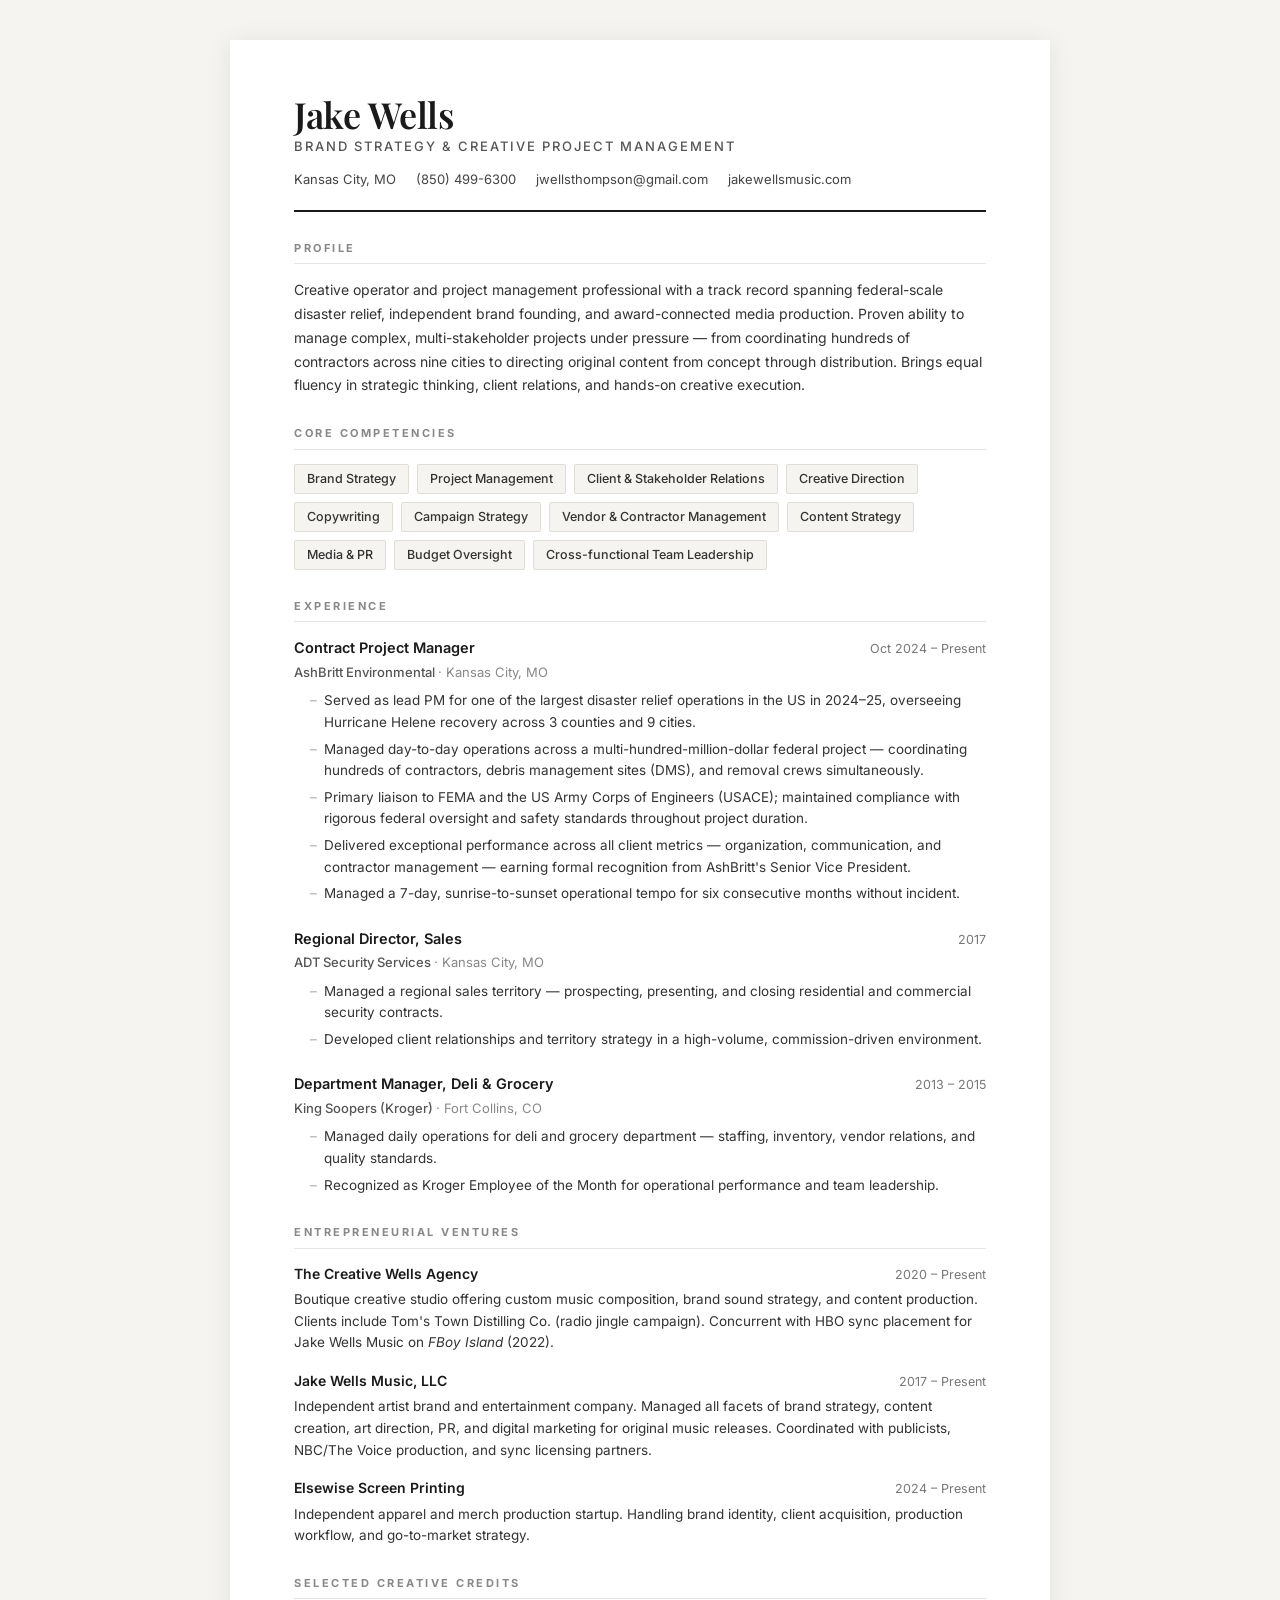
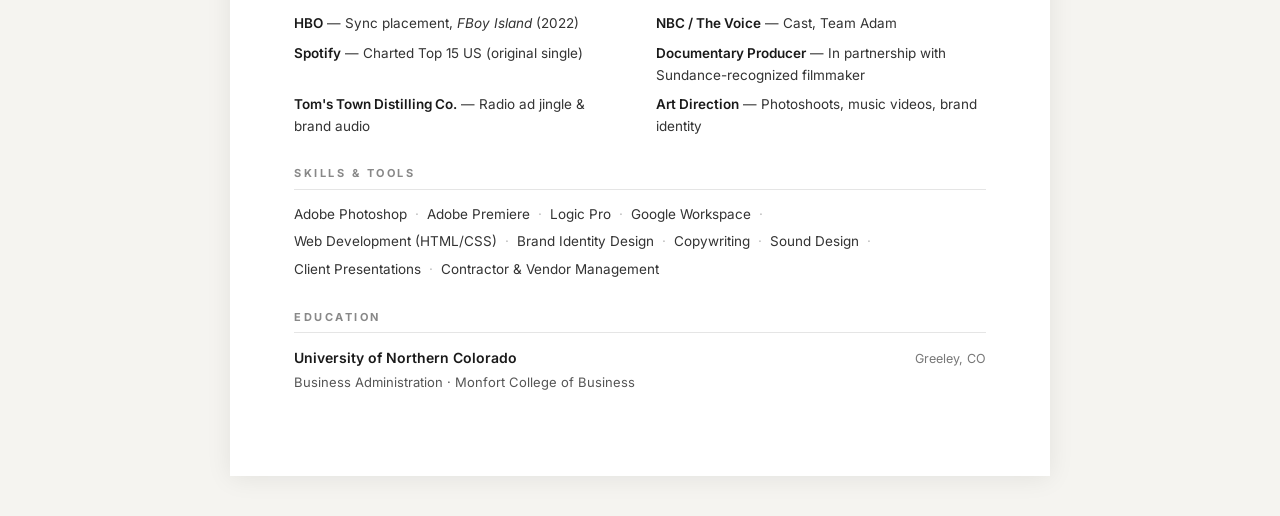
==== resume/index.html @ a3b73ec8 "Add resume page for Jake Wells marketing job applications Professional resume highlighting AshBritt " ====
<!DOCTYPE html>
<html lang="en">
<head>
  <meta charset="UTF-8">
  <meta name="viewport" content="width=device-width, initial-scale=1.0">
  <title>Jake Wells — Resume</title>
  <link rel="preconnect" href="https://fonts.googleapis.com">
  <link rel="preconnect" href="https://fonts.gstatic.com" crossorigin>
  <link href="https://fonts.googleapis.com/css2?family=Inter:wght@300;400;500;600;700&family=Playfair+Display:wght@400;600&display=swap" rel="stylesheet">
  <style>
    *, *::before, *::after { box-sizing: border-box; margin: 0; padding: 0; }

    body {
      font-family: 'Inter', sans-serif;
      font-size: 14px;
      line-height: 1.6;
      color: #1a1a1a;
      background: #f5f4f0;
      padding: 40px 20px;
    }

    .page {
      max-width: 820px;
      margin: 0 auto;
      background: #fff;
      padding: 56px 64px;
      box-shadow: 0 2px 24px rgba(0,0,0,0.08);
    }

    /* HEADER */
    .header {
      border-bottom: 2px solid #1a1a1a;
      padding-bottom: 20px;
      margin-bottom: 28px;
    }

    .header h1 {
      font-family: 'Playfair Display', serif;
      font-size: 36px;
      font-weight: 600;
      letter-spacing: -0.5px;
      line-height: 1;
      margin-bottom: 4px;
    }

    .header .title {
      font-size: 13px;
      font-weight: 500;
      text-transform: uppercase;
      letter-spacing: 2px;
      color: #555;
      margin-bottom: 12px;
    }

    .contact {
      display: flex;
      flex-wrap: wrap;
      gap: 4px 20px;
      font-size: 13px;
      color: #444;
    }

    .contact a { color: #444; text-decoration: none; }
    .contact a:hover { text-decoration: underline; }

    /* SECTIONS */
    .section {
      margin-bottom: 28px;
    }

    .section-title {
      font-size: 11px;
      font-weight: 700;
      text-transform: uppercase;
      letter-spacing: 2.5px;
      color: #888;
      margin-bottom: 14px;
      padding-bottom: 6px;
      border-bottom: 1px solid #e5e5e5;
    }

    /* PROFILE */
    .profile p {
      font-size: 14px;
      color: #333;
      line-height: 1.7;
    }

    /* COMPETENCIES */
    .competencies {
      display: flex;
      flex-wrap: wrap;
      gap: 8px;
    }

    .competency {
      background: #f5f4f0;
      border: 1px solid #e0ddd6;
      padding: 4px 12px;
      border-radius: 2px;
      font-size: 12.5px;
      font-weight: 500;
      color: #333;
    }

    /* EXPERIENCE */
    .job {
      margin-bottom: 22px;
    }

    .job:last-child { margin-bottom: 0; }

    .job-header {
      display: flex;
      justify-content: space-between;
      align-items: baseline;
      margin-bottom: 2px;
      flex-wrap: wrap;
      gap: 4px;
    }

    .job-title {
      font-weight: 600;
      font-size: 14.5px;
      color: #1a1a1a;
    }

    .job-dates {
      font-size: 12.5px;
      color: #777;
      white-space: nowrap;
    }

    .job-company {
      font-size: 13px;
      color: #555;
      font-weight: 500;
      margin-bottom: 8px;
    }

    .job-company em {
      font-style: normal;
      color: #888;
      font-weight: 400;
    }

    .job ul {
      padding-left: 16px;
      list-style: none;
    }

    .job ul li {
      position: relative;
      padding-left: 14px;
      margin-bottom: 5px;
      font-size: 13.5px;
      color: #333;
      line-height: 1.6;
    }

    .job ul li::before {
      content: '–';
      position: absolute;
      left: 0;
      color: #aaa;
    }

    /* VENTURES */
    .venture {
      margin-bottom: 16px;
    }

    .venture:last-child { margin-bottom: 0; }

    .venture-header {
      display: flex;
      justify-content: space-between;
      align-items: baseline;
      flex-wrap: wrap;
      gap: 4px;
      margin-bottom: 4px;
    }

    .venture-name {
      font-weight: 600;
      font-size: 14px;
    }

    .venture-dates {
      font-size: 12.5px;
      color: #777;
    }

    .venture p {
      font-size: 13.5px;
      color: #333;
      line-height: 1.6;
    }

    /* CREDITS */
    .credits-grid {
      display: grid;
      grid-template-columns: 1fr 1fr;
      gap: 8px 32px;
    }

    .credit-item {
      font-size: 13.5px;
      color: #333;
    }

    .credit-item strong {
      font-weight: 600;
      color: #1a1a1a;
    }

    /* SKILLS */
    .skills-row {
      display: flex;
      flex-wrap: wrap;
      gap: 6px 0;
    }

    .skills-row span {
      font-size: 13.5px;
      color: #333;
    }

    .skills-row span:not(:last-child)::after {
      content: '·';
      margin: 0 8px;
      color: #bbb;
    }

    /* EDUCATION */
    .edu-header {
      display: flex;
      justify-content: space-between;
      align-items: baseline;
      flex-wrap: wrap;
      gap: 4px;
    }

    .edu-school {
      font-weight: 600;
      font-size: 14px;
    }

    .edu-dates {
      font-size: 12.5px;
      color: #777;
    }

    .edu-detail {
      font-size: 13px;
      color: #555;
      margin-top: 2px;
    }

    /* PRINT */
    @media print {
      body { background: #fff; padding: 0; }
      .page { box-shadow: none; padding: 40px 48px; }
    }

    @media (max-width: 600px) {
      .page { padding: 32px 24px; }
      .credits-grid { grid-template-columns: 1fr; }
    }
  </style>
</head>
<body>
<div class="page">

  <!-- HEADER -->
  <header class="header">
    <h1>Jake Wells</h1>
    <div class="title">Brand Strategy &amp; Creative Project Management</div>
    <div class="contact">
      <span>Kansas City, MO</span>
      <span>(850) 499-6300</span>
      <a href="mailto:jwellsthompson@gmail.com">jwellsthompson@gmail.com</a>
      <a href="https://jakewellsmusic.com" target="_blank">jakewellsmusic.com</a>
    </div>
  </header>

  <!-- PROFILE -->
  <section class="section profile">
    <div class="section-title">Profile</div>
    <p>Creative operator and project management professional with a track record spanning federal-scale disaster relief, independent brand founding, and award-connected media production. Proven ability to manage complex, multi-stakeholder projects under pressure — from coordinating hundreds of contractors across nine cities to directing original content from concept through distribution. Brings equal fluency in strategic thinking, client relations, and hands-on creative execution.</p>
  </section>

  <!-- COMPETENCIES -->
  <section class="section">
    <div class="section-title">Core Competencies</div>
    <div class="competencies">
      <span class="competency">Brand Strategy</span>
      <span class="competency">Project Management</span>
      <span class="competency">Client &amp; Stakeholder Relations</span>
      <span class="competency">Creative Direction</span>
      <span class="competency">Copywriting</span>
      <span class="competency">Campaign Strategy</span>
      <span class="competency">Vendor &amp; Contractor Management</span>
      <span class="competency">Content Strategy</span>
      <span class="competency">Media &amp; PR</span>
      <span class="competency">Budget Oversight</span>
      <span class="competency">Cross-functional Team Leadership</span>
    </div>
  </section>

  <!-- EXPERIENCE -->
  <section class="section">
    <div class="section-title">Experience</div>

    <div class="job">
      <div class="job-header">
        <span class="job-title">Contract Project Manager</span>
        <span class="job-dates">Oct 2024 – Present</span>
      </div>
      <div class="job-company">AshBritt Environmental <em>· Kansas City, MO</em></div>
      <ul>
        <li>Served as lead PM for one of the largest disaster relief operations in the US in 2024–25, overseeing Hurricane Helene recovery across 3 counties and 9 cities.</li>
        <li>Managed day-to-day operations across a multi-hundred-million-dollar federal project — coordinating hundreds of contractors, debris management sites (DMS), and removal crews simultaneously.</li>
        <li>Primary liaison to FEMA and the US Army Corps of Engineers (USACE); maintained compliance with rigorous federal oversight and safety standards throughout project duration.</li>
        <li>Delivered exceptional performance across all client metrics — organization, communication, and contractor management — earning formal recognition from AshBritt's Senior Vice President.</li>
        <li>Managed a 7-day, sunrise-to-sunset operational tempo for six consecutive months without incident.</li>
      </ul>
    </div>

    <div class="job">
      <div class="job-header">
        <span class="job-title">Regional Director, Sales</span>
        <span class="job-dates">2017</span>
      </div>
      <div class="job-company">ADT Security Services <em>· Kansas City, MO</em></div>
      <ul>
        <li>Managed a regional sales territory — prospecting, presenting, and closing residential and commercial security contracts.</li>
        <li>Developed client relationships and territory strategy in a high-volume, commission-driven environment.</li>
      </ul>
    </div>

    <div class="job">
      <div class="job-header">
        <span class="job-title">Department Manager, Deli &amp; Grocery</span>
        <span class="job-dates">2013 – 2015</span>
      </div>
      <div class="job-company">King Soopers (Kroger) <em>· Fort Collins, CO</em></div>
      <ul>
        <li>Managed daily operations for deli and grocery department — staffing, inventory, vendor relations, and quality standards.</li>
        <li>Recognized as Kroger Employee of the Month for operational performance and team leadership.</li>
      </ul>
    </div>

  </section>

  <!-- ENTREPRENEURIAL VENTURES -->
  <section class="section">
    <div class="section-title">Entrepreneurial Ventures</div>

    <div class="venture">
      <div class="venture-header">
        <span class="venture-name">The Creative Wells Agency</span>
        <span class="venture-dates">2020 – Present</span>
      </div>
      <p>Boutique creative studio offering custom music composition, brand sound strategy, and content production. Clients include Tom's Town Distilling Co. (radio jingle campaign). Concurrent with HBO sync placement for Jake Wells Music on <em>FBoy Island</em> (2022).</p>
    </div>

    <div class="venture">
      <div class="venture-header">
        <span class="venture-name">Jake Wells Music, LLC</span>
        <span class="venture-dates">2017 – Present</span>
      </div>
      <p>Independent artist brand and entertainment company. Managed all facets of brand strategy, content creation, art direction, PR, and digital marketing for original music releases. Coordinated with publicists, NBC/The Voice production, and sync licensing partners.</p>
    </div>

    <div class="venture">
      <div class="venture-header">
        <span class="venture-name">Elsewise Screen Printing</span>
        <span class="venture-dates">2024 – Present</span>
      </div>
      <p>Independent apparel and merch production startup. Handling brand identity, client acquisition, production workflow, and go-to-market strategy.</p>
    </div>

  </section>

  <!-- CREATIVE CREDITS -->
  <section class="section">
    <div class="section-title">Selected Creative Credits</div>
    <div class="credits-grid">
      <div class="credit-item"><strong>HBO</strong> — Sync placement, <em>FBoy Island</em> (2022)</div>
      <div class="credit-item"><strong>NBC / The Voice</strong> — Cast, Team Adam</div>
      <div class="credit-item"><strong>Spotify</strong> — Charted Top 15 US (original single)</div>
      <div class="credit-item"><strong>Documentary Producer</strong> — In partnership with Sundance-recognized filmmaker</div>
      <div class="credit-item"><strong>Tom's Town Distilling Co.</strong> — Radio ad jingle &amp; brand audio</div>
      <div class="credit-item"><strong>Art Direction</strong> — Photoshoots, music videos, brand identity</div>
    </div>
  </section>

  <!-- SKILLS -->
  <section class="section">
    <div class="section-title">Skills &amp; Tools</div>
    <div class="skills-row">
      <span>Adobe Photoshop</span>
      <span>Adobe Premiere</span>
      <span>Logic Pro</span>
      <span>Google Workspace</span>
      <span>Web Development (HTML/CSS)</span>
      <span>Brand Identity Design</span>
      <span>Copywriting</span>
      <span>Sound Design</span>
      <span>Client Presentations</span>
      <span>Contractor &amp; Vendor Management</span>
    </div>
  </section>

  <!-- EDUCATION -->
  <section class="section">
    <div class="section-title">Education</div>
    <div class="edu-header">
      <span class="edu-school">University of Northern Colorado</span>
      <span class="edu-dates">Greeley, CO</span>
    </div>
    <div class="edu-detail">Business Administration · Monfort College of Business</div>
  </section>

</div>
</body>
</html>
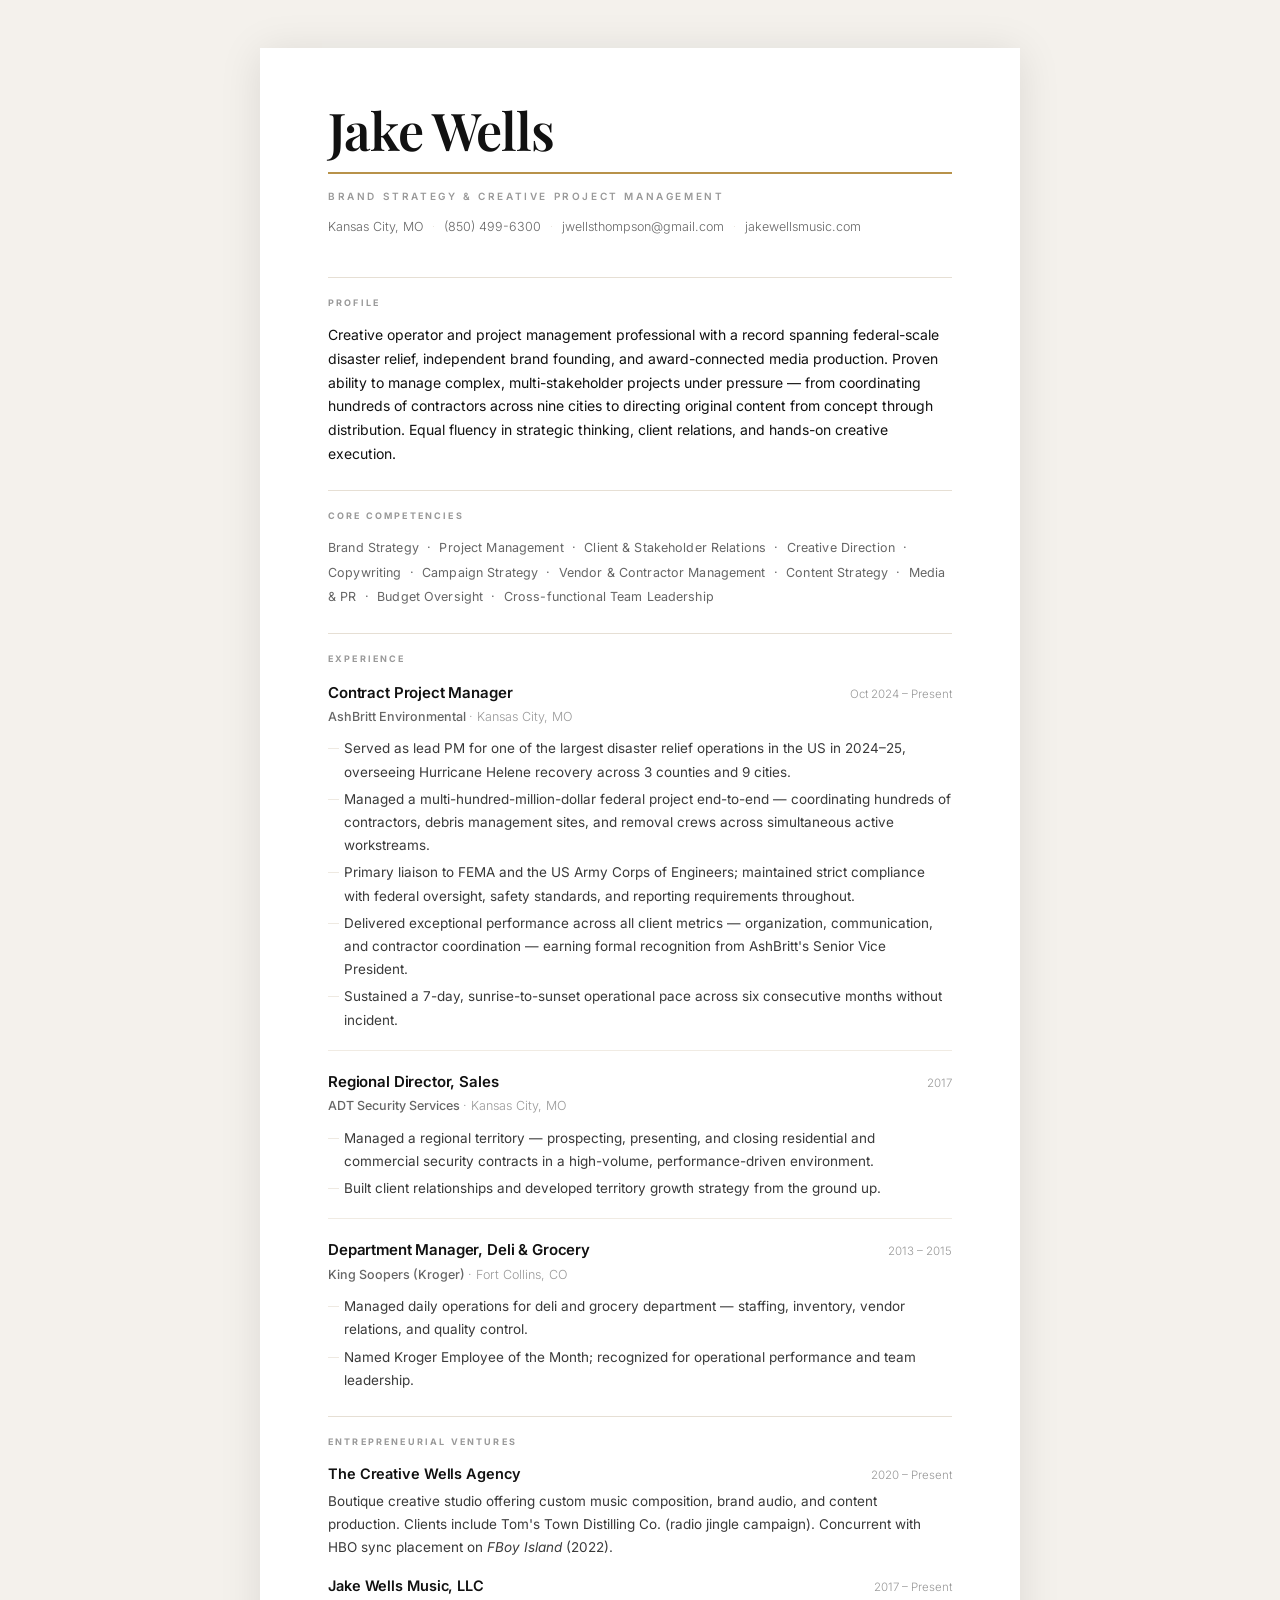
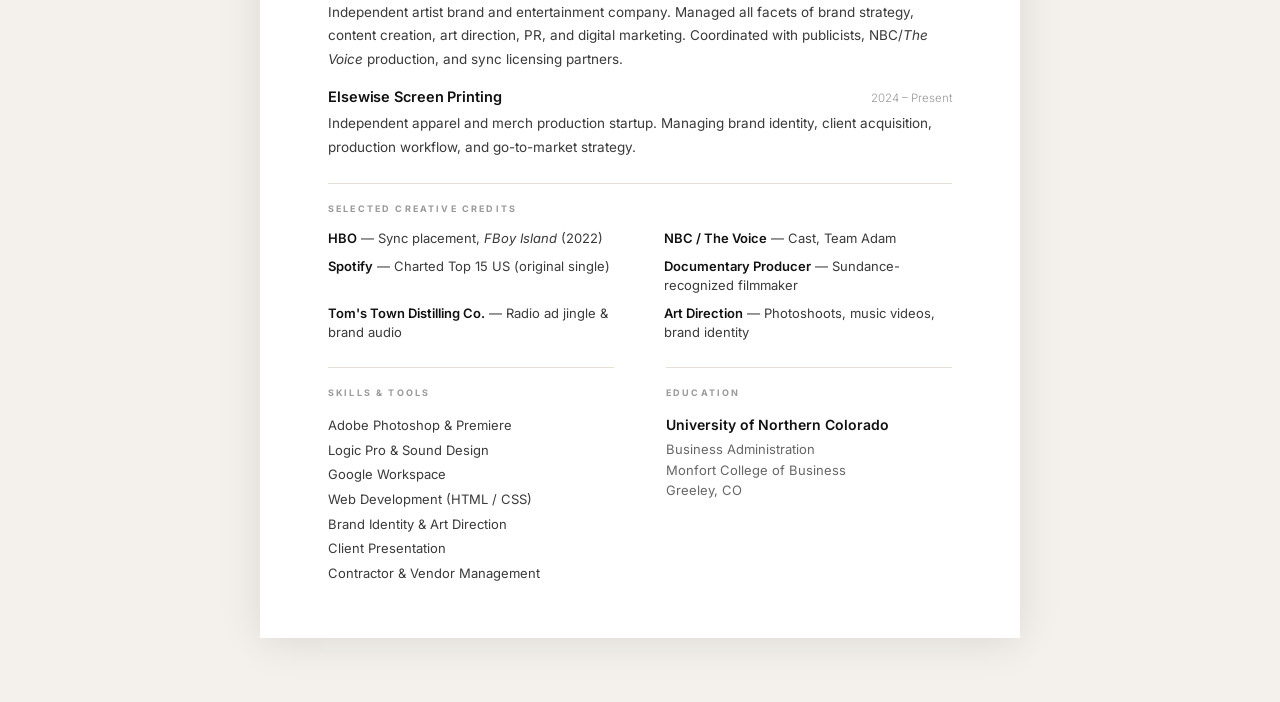
==== commit 2fb46c36: "Redesign resume with editorial typography system Complete visual overhaul: Playfair Display name anc" ====
--- a/resume/index.html
+++ b/resume/index.html
@@ -6,422 +6,465 @@
   <title>Jake Wells — Resume</title>
   <link rel="preconnect" href="https://fonts.googleapis.com">
   <link rel="preconnect" href="https://fonts.gstatic.com" crossorigin>
-  <link href="https://fonts.googleapis.com/css2?family=Inter:wght@300;400;500;600;700&family=Playfair+Display:wght@400;600&display=swap" rel="stylesheet">
+  <link href="https://fonts.googleapis.com/css2?family=Inter:wght@300;400;500;600&family=Playfair+Display:ital,wght@0,400;0,600;1,400&display=swap" rel="stylesheet">
   <style>
+
+    /* ─── Reset ─────────────────────────────────────────── */
     *, *::before, *::after { box-sizing: border-box; margin: 0; padding: 0; }
 
+    /* ─── Tokens ─────────────────────────────────────────── */
+    :root {
+      --ink:        #111111;
+      --ink-2:      #3a3a3a;
+      --ink-3:      #666666;
+      --ink-4:      #999999;
+      --rule:       #e6dfd4;
+      --rule-light: #f0ebe3;
+      --accent:     #b8924a;
+      --bg:         #ffffff;
+      --page-bg:    #f4f1ec;
+    }
+
+    /* ─── Base ───────────────────────────────────────────── */
+    html { font-size: 14px; }
+
     body {
-      font-family: 'Inter', sans-serif;
-      font-size: 14px;
-      line-height: 1.6;
-      color: #1a1a1a;
-      background: #f5f4f0;
-      padding: 40px 20px;
-    }
-
+      font-family: 'Inter', -apple-system, BlinkMacSystemFont, sans-serif;
+      line-height: 1.7;
+      color: var(--ink);
+      background: var(--page-bg);
+      padding: 48px 20px 64px;
+      -webkit-font-smoothing: antialiased;
+      -moz-osx-font-smoothing: grayscale;
+    }
+
+    /* ─── Page shell ─────────────────────────────────────── */
     .page {
-      max-width: 820px;
+      max-width: 760px;
       margin: 0 auto;
-      background: #fff;
-      padding: 56px 64px;
-      box-shadow: 0 2px 24px rgba(0,0,0,0.08);
-    }
-
-    /* HEADER */
+      background: var(--bg);
+      padding: 56px 68px 52px;
+      box-shadow: 0 4px 40px rgba(0,0,0,0.10);
+    }
+
+    /* ─── Header ─────────────────────────────────────────── */
     .header {
-      border-bottom: 2px solid #1a1a1a;
-      padding-bottom: 20px;
-      margin-bottom: 28px;
-    }
-
-    .header h1 {
-      font-family: 'Playfair Display', serif;
-      font-size: 36px;
-      font-weight: 600;
-      letter-spacing: -0.5px;
+      margin-bottom: 40px;
+    }
+
+    .name {
+      font-family: 'Playfair Display', Georgia, serif;
+      font-size: 52px;
+      font-weight: 600;
+      letter-spacing: -1px;
       line-height: 1;
-      margin-bottom: 4px;
-    }
-
-    .header .title {
-      font-size: 13px;
-      font-weight: 500;
+      color: var(--ink);
+      margin-bottom: 16px;
+    }
+
+    /* The one accent element on the entire page */
+    .name-rule {
+      height: 1.5px;
+      background: var(--accent);
+      margin-bottom: 14px;
+      width: 100%;
+    }
+
+    .tagline {
+      font-size: 10px;
+      font-weight: 600;
       text-transform: uppercase;
-      letter-spacing: 2px;
-      color: #555;
-      margin-bottom: 12px;
+      letter-spacing: 0.26em;
+      color: var(--ink-4);
+      margin-bottom: 11px;
     }
 
     .contact {
+      font-size: 12.5px;
+      font-weight: 300;
+      color: var(--ink-3);
       display: flex;
       flex-wrap: wrap;
-      gap: 4px 20px;
-      font-size: 13px;
-      color: #444;
-    }
-
-    .contact a { color: #444; text-decoration: none; }
-    .contact a:hover { text-decoration: underline; }
-
-    /* SECTIONS */
+      align-items: center;
+      gap: 0;
+    }
+
+    .contact a {
+      color: var(--ink-3);
+      text-decoration: none;
+    }
+
+    .contact a:hover { color: var(--ink); }
+
+    .dot {
+      display: inline-block;
+      margin: 0 9px;
+      font-size: 10px;
+      color: var(--rule);
+      line-height: 1;
+    }
+
+    /* ─── Section scaffold ───────────────────────────────── */
     .section {
-      margin-bottom: 28px;
-    }
-
-    .section-title {
-      font-size: 11px;
+      margin-bottom: 0;
+    }
+
+    .label {
+      font-size: 9px;
       font-weight: 700;
       text-transform: uppercase;
-      letter-spacing: 2.5px;
-      color: #888;
-      margin-bottom: 14px;
-      padding-bottom: 6px;
-      border-bottom: 1px solid #e5e5e5;
-    }
-
-    /* PROFILE */
+      letter-spacing: 0.24em;
+      color: var(--ink-4);
+      border-top: 1px solid var(--rule);
+      padding-top: 17px;
+      margin-top: 24px;
+      margin-bottom: 13px;
+    }
+
+    /* ─── Profile ────────────────────────────────────────── */
     .profile p {
-      font-size: 14px;
-      color: #333;
-      line-height: 1.7;
-    }
-
-    /* COMPETENCIES */
+      font-size: 13.5px;
+      font-weight: 400;
+      line-height: 1.78;
+      color: var(--ink-2);
+    }
+
+    /* ─── Competencies ───────────────────────────────────── */
     .competencies {
-      display: flex;
-      flex-wrap: wrap;
-      gap: 8px;
-    }
-
-    .competency {
-      background: #f5f4f0;
-      border: 1px solid #e0ddd6;
-      padding: 4px 12px;
-      border-radius: 2px;
       font-size: 12.5px;
-      font-weight: 500;
-      color: #333;
-    }
-
-    /* EXPERIENCE */
+      font-weight: 400;
+      color: var(--ink-3);
+      line-height: 1.95;
+      letter-spacing: 0.01em;
+    }
+
+    /* ─── Experience ─────────────────────────────────────── */
     .job {
-      margin-bottom: 22px;
-    }
-
-    .job:last-child { margin-bottom: 0; }
-
-    .job-header {
+      padding-bottom: 18px;
+      margin-bottom: 18px;
+      border-bottom: 1px solid var(--rule-light);
+    }
+
+    .job:last-child {
+      border-bottom: none;
+      padding-bottom: 0;
+      margin-bottom: 0;
+    }
+
+    .job-top {
       display: flex;
       justify-content: space-between;
       align-items: baseline;
-      margin-bottom: 2px;
-      flex-wrap: wrap;
-      gap: 4px;
+      gap: 16px;
+      margin-bottom: 1px;
     }
 
     .job-title {
-      font-weight: 600;
-      font-size: 14.5px;
-      color: #1a1a1a;
-    }
-
-    .job-dates {
+      font-size: 15px;
+      font-weight: 600;
+      color: var(--ink);
+      letter-spacing: -0.15px;
+    }
+
+    .job-date {
+      font-size: 11.5px;
+      font-weight: 300;
+      color: var(--ink-4);
+      white-space: nowrap;
+      flex-shrink: 0;
+    }
+
+    .job-company {
       font-size: 12.5px;
-      color: #777;
-      white-space: nowrap;
-    }
-
-    .job-company {
-      font-size: 13px;
-      color: #555;
       font-weight: 500;
-      margin-bottom: 8px;
-    }
-
-    .job-company em {
-      font-style: normal;
-      color: #888;
-      font-weight: 400;
+      color: var(--ink-3);
+      margin-bottom: 10px;
+    }
+
+    .job-company .loc {
+      font-weight: 300;
+      color: var(--ink-4);
     }
 
     .job ul {
+      list-style: none;
+      padding: 0;
+    }
+
+    .job li {
+      font-size: 13.5px;
+      font-weight: 400;
+      color: var(--ink-2);
+      line-height: 1.72;
       padding-left: 16px;
-      list-style: none;
-    }
-
-    .job ul li {
       position: relative;
-      padding-left: 14px;
-      margin-bottom: 5px;
-      font-size: 13.5px;
-      color: #333;
-      line-height: 1.6;
-    }
-
-    .job ul li::before {
-      content: '–';
+      margin-bottom: 4px;
+    }
+
+    .job li:last-child { margin-bottom: 0; }
+
+    .job li::before {
+      content: '—';
       position: absolute;
       left: 0;
-      color: #aaa;
-    }
-
-    /* VENTURES */
+      font-size: 11px;
+      line-height: 2;
+      color: var(--rule);
+      font-weight: 300;
+    }
+
+    /* ─── Ventures ───────────────────────────────────────── */
     .venture {
-      margin-bottom: 16px;
+      margin-bottom: 14px;
     }
 
     .venture:last-child { margin-bottom: 0; }
 
-    .venture-header {
+    .venture-top {
       display: flex;
       justify-content: space-between;
       align-items: baseline;
-      flex-wrap: wrap;
-      gap: 4px;
-      margin-bottom: 4px;
+      gap: 16px;
+      margin-bottom: 3px;
     }
 
     .venture-name {
-      font-weight: 600;
-      font-size: 14px;
-    }
-
-    .venture-dates {
-      font-size: 12.5px;
-      color: #777;
+      font-size: 14.5px;
+      font-weight: 600;
+      color: var(--ink);
+      letter-spacing: -0.1px;
+    }
+
+    .venture-date {
+      font-size: 11.5px;
+      font-weight: 300;
+      color: var(--ink-4);
+      white-space: nowrap;
+      flex-shrink: 0;
     }
 
     .venture p {
       font-size: 13.5px;
-      color: #333;
-      line-height: 1.6;
-    }
-
-    /* CREDITS */
-    .credits-grid {
+      font-weight: 400;
+      color: var(--ink-2);
+      line-height: 1.72;
+    }
+
+    /* ─── Creative credits ───────────────────────────────── */
+    .credits {
       display: grid;
       grid-template-columns: 1fr 1fr;
-      gap: 8px 32px;
-    }
-
-    .credit-item {
-      font-size: 13.5px;
-      color: #333;
-    }
-
-    .credit-item strong {
-      font-weight: 600;
-      color: #1a1a1a;
-    }
-
-    /* SKILLS */
-    .skills-row {
-      display: flex;
-      flex-wrap: wrap;
-      gap: 6px 0;
-    }
-
-    .skills-row span {
-      font-size: 13.5px;
-      color: #333;
-    }
-
-    .skills-row span:not(:last-child)::after {
-      content: '·';
-      margin: 0 8px;
-      color: #bbb;
-    }
-
-    /* EDUCATION */
-    .edu-header {
-      display: flex;
-      justify-content: space-between;
-      align-items: baseline;
-      flex-wrap: wrap;
-      gap: 4px;
+      gap: 8px 48px;
+    }
+
+    .credit {
+      font-size: 13px;
+      color: var(--ink-2);
+      line-height: 1.5;
+    }
+
+    .credit strong {
+      font-weight: 600;
+      color: var(--ink);
+    }
+
+    /* ─── Bottom two-col ─────────────────────────────────── */
+    .two-col {
+      display: grid;
+      grid-template-columns: 1fr 1fr;
+      gap: 0 52px;
+    }
+
+    .skills-list {
+      font-size: 13px;
+      font-weight: 400;
+      color: var(--ink-2);
+      line-height: 1.9;
     }
 
     .edu-school {
-      font-weight: 600;
       font-size: 14px;
-    }
-
-    .edu-dates {
-      font-size: 12.5px;
-      color: #777;
+      font-weight: 600;
+      color: var(--ink);
+      margin-bottom: 2px;
     }
 
     .edu-detail {
       font-size: 13px;
-      color: #555;
-      margin-top: 2px;
-    }
-
-    /* PRINT */
+      font-weight: 400;
+      color: var(--ink-3);
+      line-height: 1.6;
+    }
+
+    /* ─── Print / PDF ────────────────────────────────────── */
     @media print {
-      body { background: #fff; padding: 0; }
-      .page { box-shadow: none; padding: 40px 48px; }
-    }
-
-    @media (max-width: 600px) {
-      .page { padding: 32px 24px; }
-      .credits-grid { grid-template-columns: 1fr; }
-    }
+      body  { background: #fff; padding: 0; }
+      .page { box-shadow: none; padding: 48px 52px; max-width: 100%; }
+    }
+
+    .section, .job, .venture, .credits { break-inside: avoid; page-break-inside: avoid; }
+    .label { break-after: avoid; page-break-after: avoid; }
+
+    /* ─── Mobile ─────────────────────────────────────────── */
+    @media (max-width: 620px) {
+      .page   { padding: 36px 28px; }
+      .name   { font-size: 38px; }
+      .two-col, .credits { grid-template-columns: 1fr; }
+    }
+
   </style>
 </head>
 <body>
 <div class="page">
 
-  <!-- HEADER -->
+  <!-- ── HEADER ─────────────────────────────────────────── -->
   <header class="header">
-    <h1>Jake Wells</h1>
-    <div class="title">Brand Strategy &amp; Creative Project Management</div>
+    <h1 class="name">Jake Wells</h1>
+    <div class="name-rule"></div>
+    <p class="tagline">Brand Strategy &amp; Creative Project Management</p>
     <div class="contact">
       <span>Kansas City, MO</span>
+      <span class="dot">·</span>
       <span>(850) 499-6300</span>
+      <span class="dot">·</span>
       <a href="mailto:jwellsthompson@gmail.com">jwellsthompson@gmail.com</a>
+      <span class="dot">·</span>
       <a href="https://jakewellsmusic.com" target="_blank">jakewellsmusic.com</a>
     </div>
   </header>
 
-  <!-- PROFILE -->
-  <section class="section profile">
-    <div class="section-title">Profile</div>
-    <p>Creative operator and project management professional with a track record spanning federal-scale disaster relief, independent brand founding, and award-connected media production. Proven ability to manage complex, multi-stakeholder projects under pressure — from coordinating hundreds of contractors across nine cities to directing original content from concept through distribution. Brings equal fluency in strategic thinking, client relations, and hands-on creative execution.</p>
+  <!-- ── PROFILE ────────────────────────────────────────── -->
+  <section class="section">
+    <div class="label">Profile</div>
+    <p>Creative operator and project management professional with a record spanning federal-scale disaster relief, independent brand founding, and award-connected media production. Proven ability to manage complex, multi-stakeholder projects under pressure — from coordinating hundreds of contractors across nine cities to directing original content from concept through distribution. Equal fluency in strategic thinking, client relations, and hands-on creative execution.</p>
   </section>
 
-  <!-- COMPETENCIES -->
+  <!-- ── COMPETENCIES ───────────────────────────────────── -->
   <section class="section">
-    <div class="section-title">Core Competencies</div>
+    <div class="label">Core Competencies</div>
     <div class="competencies">
-      <span class="competency">Brand Strategy</span>
-      <span class="competency">Project Management</span>
-      <span class="competency">Client &amp; Stakeholder Relations</span>
-      <span class="competency">Creative Direction</span>
-      <span class="competency">Copywriting</span>
-      <span class="competency">Campaign Strategy</span>
-      <span class="competency">Vendor &amp; Contractor Management</span>
-      <span class="competency">Content Strategy</span>
-      <span class="competency">Media &amp; PR</span>
-      <span class="competency">Budget Oversight</span>
-      <span class="competency">Cross-functional Team Leadership</span>
+      Brand Strategy &nbsp;·&nbsp; Project Management &nbsp;·&nbsp; Client &amp; Stakeholder Relations &nbsp;·&nbsp;
+      Creative Direction &nbsp;·&nbsp; Copywriting &nbsp;·&nbsp; Campaign Strategy &nbsp;·&nbsp;
+      Vendor &amp; Contractor Management &nbsp;·&nbsp; Content Strategy &nbsp;·&nbsp;
+      Media &amp; PR &nbsp;·&nbsp; Budget Oversight &nbsp;·&nbsp; Cross-functional Team Leadership
     </div>
   </section>
 
-  <!-- EXPERIENCE -->
+  <!-- ── EXPERIENCE ─────────────────────────────────────── -->
   <section class="section">
-    <div class="section-title">Experience</div>
+    <div class="label">Experience</div>
 
     <div class="job">
-      <div class="job-header">
+      <div class="job-top">
         <span class="job-title">Contract Project Manager</span>
-        <span class="job-dates">Oct 2024 – Present</span>
-      </div>
-      <div class="job-company">AshBritt Environmental <em>· Kansas City, MO</em></div>
+        <span class="job-date">Oct 2024 – Present</span>
+      </div>
+      <div class="job-company">AshBritt Environmental <span class="loc">· Kansas City, MO</span></div>
       <ul>
         <li>Served as lead PM for one of the largest disaster relief operations in the US in 2024–25, overseeing Hurricane Helene recovery across 3 counties and 9 cities.</li>
-        <li>Managed day-to-day operations across a multi-hundred-million-dollar federal project — coordinating hundreds of contractors, debris management sites (DMS), and removal crews simultaneously.</li>
-        <li>Primary liaison to FEMA and the US Army Corps of Engineers (USACE); maintained compliance with rigorous federal oversight and safety standards throughout project duration.</li>
-        <li>Delivered exceptional performance across all client metrics — organization, communication, and contractor management — earning formal recognition from AshBritt's Senior Vice President.</li>
-        <li>Managed a 7-day, sunrise-to-sunset operational tempo for six consecutive months without incident.</li>
+        <li>Managed a multi-hundred-million-dollar federal project end-to-end — coordinating hundreds of contractors, debris management sites, and removal crews across simultaneous active workstreams.</li>
+        <li>Primary liaison to FEMA and the US Army Corps of Engineers; maintained strict compliance with federal oversight, safety standards, and reporting requirements throughout.</li>
+        <li>Delivered exceptional performance across all client metrics — organization, communication, and contractor coordination — earning formal recognition from AshBritt's Senior Vice President.</li>
+        <li>Sustained a 7-day, sunrise-to-sunset operational pace across six consecutive months without incident.</li>
       </ul>
     </div>
 
     <div class="job">
-      <div class="job-header">
+      <div class="job-top">
         <span class="job-title">Regional Director, Sales</span>
-        <span class="job-dates">2017</span>
-      </div>
-      <div class="job-company">ADT Security Services <em>· Kansas City, MO</em></div>
+        <span class="job-date">2017</span>
+      </div>
+      <div class="job-company">ADT Security Services <span class="loc">· Kansas City, MO</span></div>
       <ul>
-        <li>Managed a regional sales territory — prospecting, presenting, and closing residential and commercial security contracts.</li>
-        <li>Developed client relationships and territory strategy in a high-volume, commission-driven environment.</li>
+        <li>Managed a regional territory — prospecting, presenting, and closing residential and commercial security contracts in a high-volume, performance-driven environment.</li>
+        <li>Built client relationships and developed territory growth strategy from the ground up.</li>
       </ul>
     </div>
 
     <div class="job">
-      <div class="job-header">
+      <div class="job-top">
         <span class="job-title">Department Manager, Deli &amp; Grocery</span>
-        <span class="job-dates">2013 – 2015</span>
-      </div>
-      <div class="job-company">King Soopers (Kroger) <em>· Fort Collins, CO</em></div>
+        <span class="job-date">2013 – 2015</span>
+      </div>
+      <div class="job-company">King Soopers (Kroger) <span class="loc">· Fort Collins, CO</span></div>
       <ul>
-        <li>Managed daily operations for deli and grocery department — staffing, inventory, vendor relations, and quality standards.</li>
-        <li>Recognized as Kroger Employee of the Month for operational performance and team leadership.</li>
+        <li>Managed daily operations for deli and grocery department — staffing, inventory, vendor relations, and quality control.</li>
+        <li>Named Kroger Employee of the Month; recognized for operational performance and team leadership.</li>
       </ul>
     </div>
 
   </section>
 
-  <!-- ENTREPRENEURIAL VENTURES -->
+  <!-- ── VENTURES ───────────────────────────────────────── -->
   <section class="section">
-    <div class="section-title">Entrepreneurial Ventures</div>
+    <div class="label">Entrepreneurial Ventures</div>
 
     <div class="venture">
-      <div class="venture-header">
+      <div class="venture-top">
         <span class="venture-name">The Creative Wells Agency</span>
-        <span class="venture-dates">2020 – Present</span>
-      </div>
-      <p>Boutique creative studio offering custom music composition, brand sound strategy, and content production. Clients include Tom's Town Distilling Co. (radio jingle campaign). Concurrent with HBO sync placement for Jake Wells Music on <em>FBoy Island</em> (2022).</p>
+        <span class="venture-date">2020 – Present</span>
+      </div>
+      <p>Boutique creative studio offering custom music composition, brand audio, and content production. Clients include Tom's Town Distilling Co. (radio jingle campaign). Concurrent with HBO sync placement on <em>FBoy Island</em> (2022).</p>
     </div>
 
     <div class="venture">
-      <div class="venture-header">
+      <div class="venture-top">
         <span class="venture-name">Jake Wells Music, LLC</span>
-        <span class="venture-dates">2017 – Present</span>
-      </div>
-      <p>Independent artist brand and entertainment company. Managed all facets of brand strategy, content creation, art direction, PR, and digital marketing for original music releases. Coordinated with publicists, NBC/The Voice production, and sync licensing partners.</p>
+        <span class="venture-date">2017 – Present</span>
+      </div>
+      <p>Independent artist brand and entertainment company. Managed all facets of brand strategy, content creation, art direction, PR, and digital marketing. Coordinated with publicists, NBC/<em>The Voice</em> production, and sync licensing partners.</p>
     </div>
 
     <div class="venture">
-      <div class="venture-header">
+      <div class="venture-top">
         <span class="venture-name">Elsewise Screen Printing</span>
-        <span class="venture-dates">2024 – Present</span>
-      </div>
-      <p>Independent apparel and merch production startup. Handling brand identity, client acquisition, production workflow, and go-to-market strategy.</p>
+        <span class="venture-date">2024 – Present</span>
+      </div>
+      <p>Independent apparel and merch production startup. Managing brand identity, client acquisition, production workflow, and go-to-market strategy.</p>
     </div>
 
   </section>
 
-  <!-- CREATIVE CREDITS -->
+  <!-- ── CREATIVE CREDITS ───────────────────────────────── -->
   <section class="section">
-    <div class="section-title">Selected Creative Credits</div>
-    <div class="credits-grid">
-      <div class="credit-item"><strong>HBO</strong> — Sync placement, <em>FBoy Island</em> (2022)</div>
-      <div class="credit-item"><strong>NBC / The Voice</strong> — Cast, Team Adam</div>
-      <div class="credit-item"><strong>Spotify</strong> — Charted Top 15 US (original single)</div>
-      <div class="credit-item"><strong>Documentary Producer</strong> — In partnership with Sundance-recognized filmmaker</div>
-      <div class="credit-item"><strong>Tom's Town Distilling Co.</strong> — Radio ad jingle &amp; brand audio</div>
-      <div class="credit-item"><strong>Art Direction</strong> — Photoshoots, music videos, brand identity</div>
+    <div class="label">Selected Creative Credits</div>
+    <div class="credits">
+      <div class="credit"><strong>HBO</strong> — Sync placement, <em>FBoy Island</em> (2022)</div>
+      <div class="credit"><strong>NBC / The Voice</strong> — Cast, Team Adam</div>
+      <div class="credit"><strong>Spotify</strong> — Charted Top 15 US (original single)</div>
+      <div class="credit"><strong>Documentary Producer</strong> — Sundance-recognized filmmaker</div>
+      <div class="credit"><strong>Tom's Town Distilling Co.</strong> — Radio ad jingle &amp; brand audio</div>
+      <div class="credit"><strong>Art Direction</strong> — Photoshoots, music videos, brand identity</div>
     </div>
   </section>
 
-  <!-- SKILLS -->
-  <section class="section">
-    <div class="section-title">Skills &amp; Tools</div>
-    <div class="skills-row">
-      <span>Adobe Photoshop</span>
-      <span>Adobe Premiere</span>
-      <span>Logic Pro</span>
-      <span>Google Workspace</span>
-      <span>Web Development (HTML/CSS)</span>
-      <span>Brand Identity Design</span>
-      <span>Copywriting</span>
-      <span>Sound Design</span>
-      <span>Client Presentations</span>
-      <span>Contractor &amp; Vendor Management</span>
-    </div>
-  </section>
-
-  <!-- EDUCATION -->
-  <section class="section">
-    <div class="section-title">Education</div>
-    <div class="edu-header">
-      <span class="edu-school">University of Northern Colorado</span>
-      <span class="edu-dates">Greeley, CO</span>
-    </div>
-    <div class="edu-detail">Business Administration · Monfort College of Business</div>
-  </section>
+  <!-- ── SKILLS + EDUCATION ─────────────────────────────── -->
+  <div class="two-col">
+
+    <section class="section">
+      <div class="label">Skills &amp; Tools</div>
+      <div class="skills-list">
+        Adobe Photoshop &amp; Premiere<br>
+        Logic Pro &amp; Sound Design<br>
+        Google Workspace<br>
+        Web Development (HTML / CSS)<br>
+        Brand Identity &amp; Art Direction<br>
+        Client Presentation<br>
+        Contractor &amp; Vendor Management
+      </div>
+    </section>
+
+    <section class="section">
+      <div class="label">Education</div>
+      <div class="edu-school">University of Northern Colorado</div>
+      <div class="edu-detail">
+        Business Administration<br>
+        Monfort College of Business<br>
+        Greeley, CO
+      </div>
+    </section>
+
+  </div>
 
 </div>
 </body>
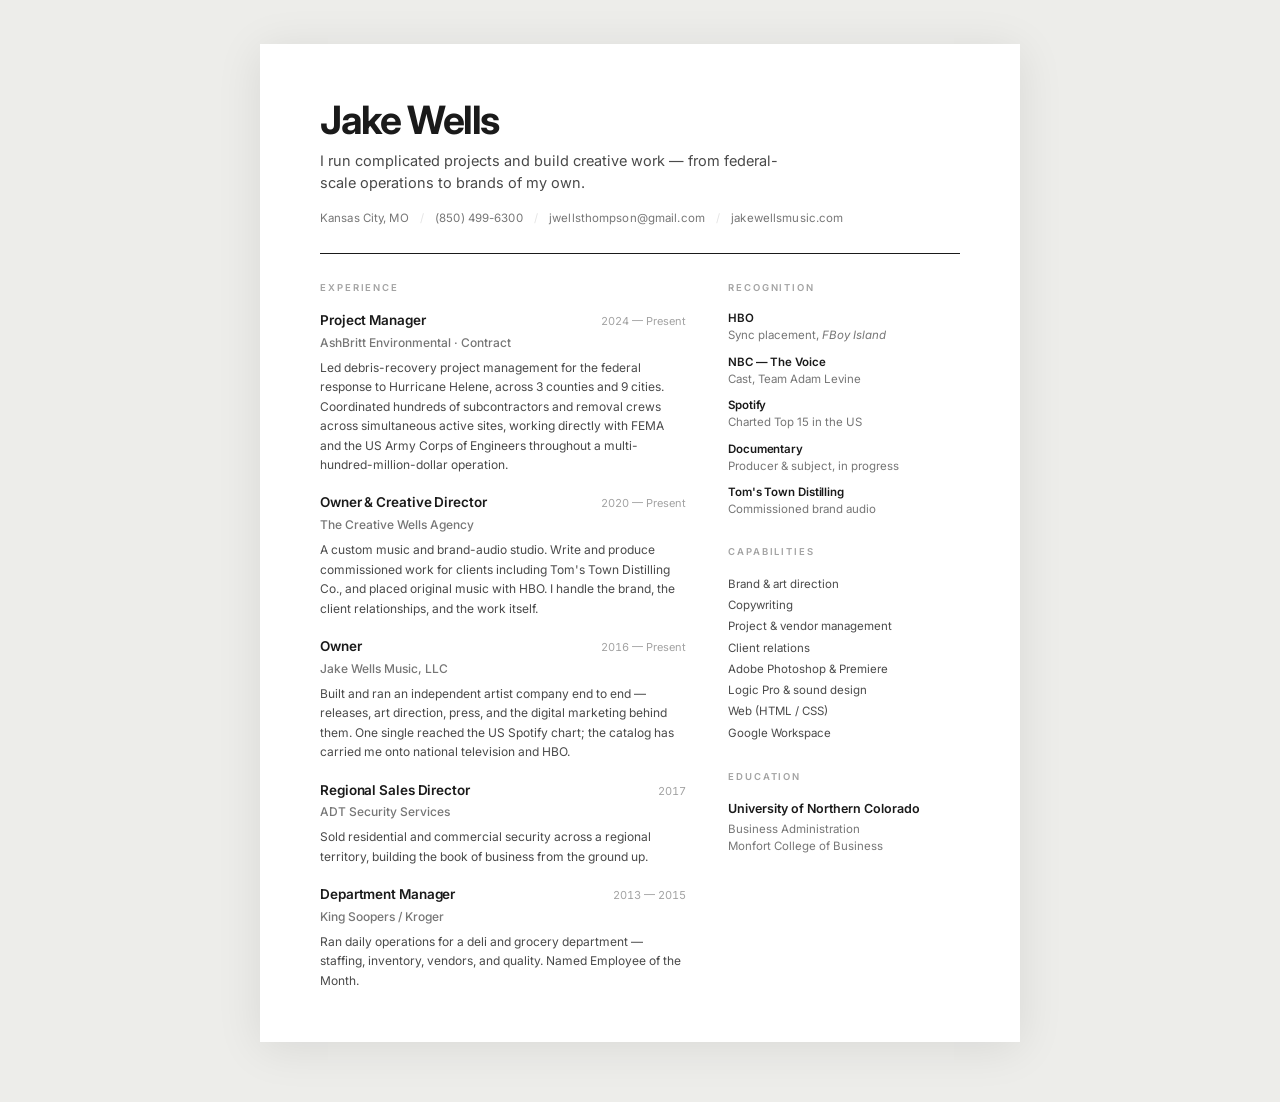
==== commit f2a0f528: "Rebuild resume: single page, grounded voice, monochrome system Strip corporate profile and over-clai" ====
--- a/resume/index.html
+++ b/resume/index.html
@@ -6,310 +6,185 @@
   <title>Jake Wells — Resume</title>
   <link rel="preconnect" href="https://fonts.googleapis.com">
   <link rel="preconnect" href="https://fonts.gstatic.com" crossorigin>
-  <link href="https://fonts.googleapis.com/css2?family=Inter:wght@300;400;500;600&family=Playfair+Display:ital,wght@0,400;0,600;1,400&display=swap" rel="stylesheet">
+  <link href="https://fonts.googleapis.com/css2?family=Inter:wght@300;400;500;600;700&display=swap" rel="stylesheet">
   <style>
 
-    /* ─── Reset ─────────────────────────────────────────── */
+    /* ── reset ── */
     *, *::before, *::after { box-sizing: border-box; margin: 0; padding: 0; }
 
-    /* ─── Tokens ─────────────────────────────────────────── */
     :root {
-      --ink:        #111111;
-      --ink-2:      #3a3a3a;
-      --ink-3:      #666666;
-      --ink-4:      #999999;
-      --rule:       #e6dfd4;
-      --rule-light: #f0ebe3;
-      --accent:     #b8924a;
-      --bg:         #ffffff;
-      --page-bg:    #f4f1ec;
-    }
-
-    /* ─── Base ───────────────────────────────────────────── */
-    html { font-size: 14px; }
+      --ink:   #1a1a1a;   /* primary text     */
+      --ink-2: #4a4a4a;   /* body             */
+      --ink-3: #767676;   /* meta / secondary */
+      --ink-4: #a3a3a3;   /* faint labels     */
+      --rule:  #e4e4e4;   /* hairlines        */
+      --bg:    #ffffff;
+      --shell: #ededea;
+    }
+
+    html { font-size: 15px; }
 
     body {
       font-family: 'Inter', -apple-system, BlinkMacSystemFont, sans-serif;
-      line-height: 1.7;
-      color: var(--ink);
-      background: var(--page-bg);
-      padding: 48px 20px 64px;
+      color: var(--ink-2);
+      background: var(--shell);
+      line-height: 1.6;
+      padding: 44px 18px 60px;
       -webkit-font-smoothing: antialiased;
       -moz-osx-font-smoothing: grayscale;
     }
 
-    /* ─── Page shell ─────────────────────────────────────── */
     .page {
       max-width: 760px;
       margin: 0 auto;
       background: var(--bg);
-      padding: 56px 68px 52px;
-      box-shadow: 0 4px 40px rgba(0,0,0,0.10);
-    }
-
-    /* ─── Header ─────────────────────────────────────────── */
-    .header {
-      margin-bottom: 40px;
-    }
+      padding: 56px 60px 52px;
+      box-shadow: 0 6px 44px rgba(0,0,0,0.09);
+    }
+
+    /* ── masthead ── */
+    .masthead { margin-bottom: 26px; }
 
     .name {
-      font-family: 'Playfair Display', Georgia, serif;
-      font-size: 52px;
-      font-weight: 600;
-      letter-spacing: -1px;
+      font-size: 39px;
+      font-weight: 700;
+      letter-spacing: -1.4px;
+      color: var(--ink);
       line-height: 1;
-      color: var(--ink);
-      margin-bottom: 16px;
-    }
-
-    /* The one accent element on the entire page */
-    .name-rule {
-      height: 1.5px;
-      background: var(--accent);
-      margin-bottom: 14px;
-      width: 100%;
-    }
-
-    .tagline {
-      font-size: 10px;
+      margin-bottom: 11px;
+    }
+
+    .lede {
+      font-size: 14.5px;
+      font-weight: 400;
+      color: var(--ink-2);
+      line-height: 1.5;
+      max-width: 33em;
+      margin-bottom: 15px;
+    }
+
+    .meta {
+      font-size: 11.5px;
+      font-weight: 400;
+      color: var(--ink-3);
+      letter-spacing: 0.01em;
+    }
+    .meta a { color: var(--ink-3); text-decoration: none; }
+    .meta a:hover { color: var(--ink); }
+    .meta .sep { color: var(--rule); margin: 0 8px; }
+
+    /* ── body grid ── */
+    .grid {
+      display: grid;
+      grid-template-columns: 1fr 232px;
+      gap: 0 42px;
+      border-top: 1.5px solid var(--ink);
+      padding-top: 26px;
+    }
+
+    /* ── section labels ── */
+    .label {
+      font-size: 9.5px;
       font-weight: 600;
       text-transform: uppercase;
-      letter-spacing: 0.26em;
+      letter-spacing: 0.2em;
       color: var(--ink-4);
-      margin-bottom: 11px;
-    }
-
-    .contact {
-      font-size: 12.5px;
-      font-weight: 300;
-      color: var(--ink-3);
-      display: flex;
-      flex-wrap: wrap;
-      align-items: center;
-      gap: 0;
-    }
-
-    .contact a {
-      color: var(--ink-3);
-      text-decoration: none;
-    }
-
-    .contact a:hover { color: var(--ink); }
-
-    .dot {
-      display: inline-block;
-      margin: 0 9px;
-      font-size: 10px;
-      color: var(--rule);
-      line-height: 1;
-    }
-
-    /* ─── Section scaffold ───────────────────────────────── */
-    .section {
-      margin-bottom: 0;
-    }
-
-    .label {
-      font-size: 9px;
-      font-weight: 700;
-      text-transform: uppercase;
-      letter-spacing: 0.24em;
-      color: var(--ink-4);
-      border-top: 1px solid var(--rule);
-      padding-top: 17px;
-      margin-top: 24px;
-      margin-bottom: 13px;
-    }
-
-    /* ─── Profile ────────────────────────────────────────── */
-    .profile p {
-      font-size: 13.5px;
-      font-weight: 400;
-      line-height: 1.78;
-      color: var(--ink-2);
-    }
-
-    /* ─── Competencies ───────────────────────────────────── */
-    .competencies {
-      font-size: 12.5px;
-      font-weight: 400;
-      color: var(--ink-3);
-      line-height: 1.95;
-      letter-spacing: 0.01em;
-    }
-
-    /* ─── Experience ─────────────────────────────────────── */
-    .job {
-      padding-bottom: 18px;
-      margin-bottom: 18px;
-      border-bottom: 1px solid var(--rule-light);
-    }
-
-    .job:last-child {
-      border-bottom: none;
-      padding-bottom: 0;
-      margin-bottom: 0;
-    }
-
-    .job-top {
+      margin-bottom: 15px;
+    }
+
+    .block + .block { margin-top: 25px; }
+
+    /* ── experience entries ── */
+    .entry + .entry { margin-top: 18px; }
+
+    .entry-head {
       display: flex;
       justify-content: space-between;
       align-items: baseline;
-      gap: 16px;
+      gap: 14px;
       margin-bottom: 1px;
     }
 
-    .job-title {
-      font-size: 15px;
+    .role {
+      font-size: 13.5px;
       font-weight: 600;
       color: var(--ink);
-      letter-spacing: -0.15px;
-    }
-
-    .job-date {
-      font-size: 11.5px;
-      font-weight: 300;
+      letter-spacing: -0.1px;
+    }
+
+    .years {
+      font-size: 11px;
+      font-weight: 400;
       color: var(--ink-4);
       white-space: nowrap;
       flex-shrink: 0;
-    }
-
-    .job-company {
-      font-size: 12.5px;
+      font-variant-numeric: tabular-nums;
+    }
+
+    .org {
+      font-size: 12px;
       font-weight: 500;
       color: var(--ink-3);
-      margin-bottom: 10px;
-    }
-
-    .job-company .loc {
-      font-weight: 300;
-      color: var(--ink-4);
-    }
-
-    .job ul {
-      list-style: none;
-      padding: 0;
-    }
-
-    .job li {
-      font-size: 13.5px;
+      margin-bottom: 6px;
+    }
+
+    .desc {
+      font-size: 12px;
       font-weight: 400;
       color: var(--ink-2);
-      line-height: 1.72;
-      padding-left: 16px;
-      position: relative;
-      margin-bottom: 4px;
-    }
-
-    .job li:last-child { margin-bottom: 0; }
-
-    .job li::before {
-      content: '—';
-      position: absolute;
-      left: 0;
-      font-size: 11px;
-      line-height: 2;
-      color: var(--rule);
-      font-weight: 300;
-    }
-
-    /* ─── Ventures ───────────────────────────────────────── */
-    .venture {
-      margin-bottom: 14px;
-    }
-
-    .venture:last-child { margin-bottom: 0; }
-
-    .venture-top {
-      display: flex;
-      justify-content: space-between;
-      align-items: baseline;
-      gap: 16px;
-      margin-bottom: 3px;
-    }
-
-    .venture-name {
-      font-size: 14.5px;
+      line-height: 1.62;
+    }
+
+    /* ── right rail ── */
+    .rail { padding-left: 0; }
+
+    .rail .block:first-child { margin-top: 0; }
+
+    .rail-list {
+      font-size: 11.5px;
+      line-height: 1.5;
+      color: var(--ink-2);
+    }
+
+    .rail-item { margin-bottom: 9px; }
+    .rail-item:last-child { margin-bottom: 0; }
+    .rail-item .k {
+      display: block;
       font-weight: 600;
       color: var(--ink);
       letter-spacing: -0.1px;
     }
-
-    .venture-date {
+    .rail-item .v { color: var(--ink-3); }
+
+    .caps {
       font-size: 11.5px;
-      font-weight: 300;
-      color: var(--ink-4);
-      white-space: nowrap;
-      flex-shrink: 0;
-    }
-
-    .venture p {
-      font-size: 13.5px;
-      font-weight: 400;
-      color: var(--ink-2);
-      line-height: 1.72;
-    }
-
-    /* ─── Creative credits ───────────────────────────────── */
-    .credits {
-      display: grid;
-      grid-template-columns: 1fr 1fr;
-      gap: 8px 48px;
-    }
-
-    .credit {
-      font-size: 13px;
-      color: var(--ink-2);
-      line-height: 1.5;
-    }
-
-    .credit strong {
-      font-weight: 600;
-      color: var(--ink);
-    }
-
-    /* ─── Bottom two-col ─────────────────────────────────── */
-    .two-col {
-      display: grid;
-      grid-template-columns: 1fr 1fr;
-      gap: 0 52px;
-    }
-
-    .skills-list {
-      font-size: 13px;
-      font-weight: 400;
-      color: var(--ink-2);
-      line-height: 1.9;
-    }
-
-    .edu-school {
-      font-size: 14px;
+      line-height: 1.85;
+      color: var(--ink-2);
+    }
+
+    .edu-name {
+      font-size: 12.5px;
       font-weight: 600;
       color: var(--ink);
       margin-bottom: 2px;
     }
-
-    .edu-detail {
-      font-size: 13px;
-      font-weight: 400;
+    .edu-meta {
+      font-size: 11.5px;
       color: var(--ink-3);
-      line-height: 1.6;
-    }
-
-    /* ─── Print / PDF ────────────────────────────────────── */
+      line-height: 1.5;
+    }
+
+    /* ── print ── */
     @media print {
       body  { background: #fff; padding: 0; }
-      .page { box-shadow: none; padding: 48px 52px; max-width: 100%; }
-    }
-
-    .section, .job, .venture, .credits { break-inside: avoid; page-break-inside: avoid; }
-    .label { break-after: avoid; page-break-after: avoid; }
-
-    /* ─── Mobile ─────────────────────────────────────────── */
+      .page { box-shadow: none; padding: 46px 48px; max-width: 100%; }
+    }
+    .entry, .rail-item, .block { break-inside: avoid; page-break-inside: avoid; }
+
     @media (max-width: 620px) {
-      .page   { padding: 36px 28px; }
-      .name   { font-size: 38px; }
-      .two-col, .credits { grid-template-columns: 1fr; }
+      .page { padding: 34px 26px; }
+      .name { font-size: 32px; }
+      .grid { grid-template-columns: 1fr; gap: 30px; }
     }
 
   </style>
@@ -317,152 +192,125 @@
 <body>
 <div class="page">
 
-  <!-- ── HEADER ─────────────────────────────────────────── -->
-  <header class="header">
+  <!-- ── MASTHEAD ── -->
+  <header class="masthead">
     <h1 class="name">Jake Wells</h1>
-    <div class="name-rule"></div>
-    <p class="tagline">Brand Strategy &amp; Creative Project Management</p>
-    <div class="contact">
+    <p class="lede">I run complicated projects and build creative work — from federal-scale operations to brands of my own.</p>
+    <div class="meta">
       <span>Kansas City, MO</span>
-      <span class="dot">·</span>
+      <span class="sep">/</span>
       <span>(850) 499-6300</span>
-      <span class="dot">·</span>
+      <span class="sep">/</span>
       <a href="mailto:jwellsthompson@gmail.com">jwellsthompson@gmail.com</a>
-      <span class="dot">·</span>
-      <a href="https://jakewellsmusic.com" target="_blank">jakewellsmusic.com</a>
+      <span class="sep">/</span>
+      <a href="https://jakewellsmusic.com">jakewellsmusic.com</a>
     </div>
   </header>
 
-  <!-- ── PROFILE ────────────────────────────────────────── -->
-  <section class="section">
-    <div class="label">Profile</div>
-    <p>Creative operator and project management professional with a record spanning federal-scale disaster relief, independent brand founding, and award-connected media production. Proven ability to manage complex, multi-stakeholder projects under pressure — from coordinating hundreds of contractors across nine cities to directing original content from concept through distribution. Equal fluency in strategic thinking, client relations, and hands-on creative execution.</p>
-  </section>
-
-  <!-- ── COMPETENCIES ───────────────────────────────────── -->
-  <section class="section">
-    <div class="label">Core Competencies</div>
-    <div class="competencies">
-      Brand Strategy &nbsp;·&nbsp; Project Management &nbsp;·&nbsp; Client &amp; Stakeholder Relations &nbsp;·&nbsp;
-      Creative Direction &nbsp;·&nbsp; Copywriting &nbsp;·&nbsp; Campaign Strategy &nbsp;·&nbsp;
-      Vendor &amp; Contractor Management &nbsp;·&nbsp; Content Strategy &nbsp;·&nbsp;
-      Media &amp; PR &nbsp;·&nbsp; Budget Oversight &nbsp;·&nbsp; Cross-functional Team Leadership
-    </div>
-  </section>
-
-  <!-- ── EXPERIENCE ─────────────────────────────────────── -->
-  <section class="section">
-    <div class="label">Experience</div>
-
-    <div class="job">
-      <div class="job-top">
-        <span class="job-title">Contract Project Manager</span>
-        <span class="job-date">Oct 2024 – Present</span>
-      </div>
-      <div class="job-company">AshBritt Environmental <span class="loc">· Kansas City, MO</span></div>
-      <ul>
-        <li>Served as lead PM for one of the largest disaster relief operations in the US in 2024–25, overseeing Hurricane Helene recovery across 3 counties and 9 cities.</li>
-        <li>Managed a multi-hundred-million-dollar federal project end-to-end — coordinating hundreds of contractors, debris management sites, and removal crews across simultaneous active workstreams.</li>
-        <li>Primary liaison to FEMA and the US Army Corps of Engineers; maintained strict compliance with federal oversight, safety standards, and reporting requirements throughout.</li>
-        <li>Delivered exceptional performance across all client metrics — organization, communication, and contractor coordination — earning formal recognition from AshBritt's Senior Vice President.</li>
-        <li>Sustained a 7-day, sunrise-to-sunset operational pace across six consecutive months without incident.</li>
-      </ul>
-    </div>
-
-    <div class="job">
-      <div class="job-top">
-        <span class="job-title">Regional Director, Sales</span>
-        <span class="job-date">2017</span>
-      </div>
-      <div class="job-company">ADT Security Services <span class="loc">· Kansas City, MO</span></div>
-      <ul>
-        <li>Managed a regional territory — prospecting, presenting, and closing residential and commercial security contracts in a high-volume, performance-driven environment.</li>
-        <li>Built client relationships and developed territory growth strategy from the ground up.</li>
-      </ul>
-    </div>
-
-    <div class="job">
-      <div class="job-top">
-        <span class="job-title">Department Manager, Deli &amp; Grocery</span>
-        <span class="job-date">2013 – 2015</span>
-      </div>
-      <div class="job-company">King Soopers (Kroger) <span class="loc">· Fort Collins, CO</span></div>
-      <ul>
-        <li>Managed daily operations for deli and grocery department — staffing, inventory, vendor relations, and quality control.</li>
-        <li>Named Kroger Employee of the Month; recognized for operational performance and team leadership.</li>
-      </ul>
-    </div>
-
-  </section>
-
-  <!-- ── VENTURES ───────────────────────────────────────── -->
-  <section class="section">
-    <div class="label">Entrepreneurial Ventures</div>
-
-    <div class="venture">
-      <div class="venture-top">
-        <span class="venture-name">The Creative Wells Agency</span>
-        <span class="venture-date">2020 – Present</span>
-      </div>
-      <p>Boutique creative studio offering custom music composition, brand audio, and content production. Clients include Tom's Town Distilling Co. (radio jingle campaign). Concurrent with HBO sync placement on <em>FBoy Island</em> (2022).</p>
-    </div>
-
-    <div class="venture">
-      <div class="venture-top">
-        <span class="venture-name">Jake Wells Music, LLC</span>
-        <span class="venture-date">2017 – Present</span>
-      </div>
-      <p>Independent artist brand and entertainment company. Managed all facets of brand strategy, content creation, art direction, PR, and digital marketing. Coordinated with publicists, NBC/<em>The Voice</em> production, and sync licensing partners.</p>
-    </div>
-
-    <div class="venture">
-      <div class="venture-top">
-        <span class="venture-name">Elsewise Screen Printing</span>
-        <span class="venture-date">2024 – Present</span>
-      </div>
-      <p>Independent apparel and merch production startup. Managing brand identity, client acquisition, production workflow, and go-to-market strategy.</p>
-    </div>
-
-  </section>
-
-  <!-- ── CREATIVE CREDITS ───────────────────────────────── -->
-  <section class="section">
-    <div class="label">Selected Creative Credits</div>
-    <div class="credits">
-      <div class="credit"><strong>HBO</strong> — Sync placement, <em>FBoy Island</em> (2022)</div>
-      <div class="credit"><strong>NBC / The Voice</strong> — Cast, Team Adam</div>
-      <div class="credit"><strong>Spotify</strong> — Charted Top 15 US (original single)</div>
-      <div class="credit"><strong>Documentary Producer</strong> — Sundance-recognized filmmaker</div>
-      <div class="credit"><strong>Tom's Town Distilling Co.</strong> — Radio ad jingle &amp; brand audio</div>
-      <div class="credit"><strong>Art Direction</strong> — Photoshoots, music videos, brand identity</div>
-    </div>
-  </section>
-
-  <!-- ── SKILLS + EDUCATION ─────────────────────────────── -->
-  <div class="two-col">
-
-    <section class="section">
-      <div class="label">Skills &amp; Tools</div>
-      <div class="skills-list">
-        Adobe Photoshop &amp; Premiere<br>
-        Logic Pro &amp; Sound Design<br>
-        Google Workspace<br>
-        Web Development (HTML / CSS)<br>
-        Brand Identity &amp; Art Direction<br>
-        Client Presentation<br>
-        Contractor &amp; Vendor Management
-      </div>
-    </section>
-
-    <section class="section">
-      <div class="label">Education</div>
-      <div class="edu-school">University of Northern Colorado</div>
-      <div class="edu-detail">
-        Business Administration<br>
-        Monfort College of Business<br>
-        Greeley, CO
-      </div>
-    </section>
+  <!-- ── BODY ── -->
+  <div class="grid">
+
+    <!-- LEFT: experience -->
+    <main class="main">
+      <div class="label">Experience</div>
+
+      <div class="entry">
+        <div class="entry-head">
+          <span class="role">Project Manager</span>
+          <span class="years">2024 — Present</span>
+        </div>
+        <div class="org">AshBritt Environmental · Contract</div>
+        <p class="desc">Led debris-recovery project management for the federal response to Hurricane Helene, across 3 counties and 9 cities. Coordinated hundreds of subcontractors and removal crews across simultaneous active sites, working directly with FEMA and the US Army Corps of Engineers throughout a multi-hundred-million-dollar operation.</p>
+      </div>
+
+      <div class="entry">
+        <div class="entry-head">
+          <span class="role">Owner &amp; Creative Director</span>
+          <span class="years">2020 — Present</span>
+        </div>
+        <div class="org">The Creative Wells Agency</div>
+        <p class="desc">A custom music and brand-audio studio. Write and produce commissioned work for clients including Tom's Town Distilling Co., and placed original music with HBO. I handle the brand, the client relationships, and the work itself.</p>
+      </div>
+
+      <div class="entry">
+        <div class="entry-head">
+          <span class="role">Owner</span>
+          <span class="years">2016 — Present</span>
+        </div>
+        <div class="org">Jake Wells Music, LLC</div>
+        <p class="desc">Built and ran an independent artist company end to end — releases, art direction, press, and the digital marketing behind them. One single reached the US Spotify chart; the catalog has carried me onto national television and HBO.</p>
+      </div>
+
+      <div class="entry">
+        <div class="entry-head">
+          <span class="role">Regional Sales Director</span>
+          <span class="years">2017</span>
+        </div>
+        <div class="org">ADT Security Services</div>
+        <p class="desc">Sold residential and commercial security across a regional territory, building the book of business from the ground up.</p>
+      </div>
+
+      <div class="entry">
+        <div class="entry-head">
+          <span class="role">Department Manager</span>
+          <span class="years">2013 — 2015</span>
+        </div>
+        <div class="org">King Soopers / Kroger</div>
+        <p class="desc">Ran daily operations for a deli and grocery department — staffing, inventory, vendors, and quality. Named Employee of the Month.</p>
+      </div>
+
+    </main>
+
+    <!-- RIGHT: rail -->
+    <aside class="rail">
+
+      <div class="block">
+        <div class="label">Recognition</div>
+        <div class="rail-list">
+          <div class="rail-item">
+            <span class="k">HBO</span>
+            <span class="v">Sync placement, <em>FBoy Island</em></span>
+          </div>
+          <div class="rail-item">
+            <span class="k">NBC — The Voice</span>
+            <span class="v">Cast, Team Adam Levine</span>
+          </div>
+          <div class="rail-item">
+            <span class="k">Spotify</span>
+            <span class="v">Charted Top 15 in the US</span>
+          </div>
+          <div class="rail-item">
+            <span class="k">Documentary</span>
+            <span class="v">Producer &amp; subject, in progress</span>
+          </div>
+          <div class="rail-item">
+            <span class="k">Tom's Town Distilling</span>
+            <span class="v">Commissioned brand audio</span>
+          </div>
+        </div>
+      </div>
+
+      <div class="block">
+        <div class="label">Capabilities</div>
+        <div class="caps">
+          Brand &amp; art direction<br>
+          Copywriting<br>
+          Project &amp; vendor management<br>
+          Client relations<br>
+          Adobe Photoshop &amp; Premiere<br>
+          Logic Pro &amp; sound design<br>
+          Web (HTML / CSS)<br>
+          Google Workspace
+        </div>
+      </div>
+
+      <div class="block">
+        <div class="label">Education</div>
+        <div class="edu-name">University of Northern Colorado</div>
+        <div class="edu-meta">Business Administration<br>Monfort College of Business</div>
+      </div>
+
+    </aside>
 
   </div>
 
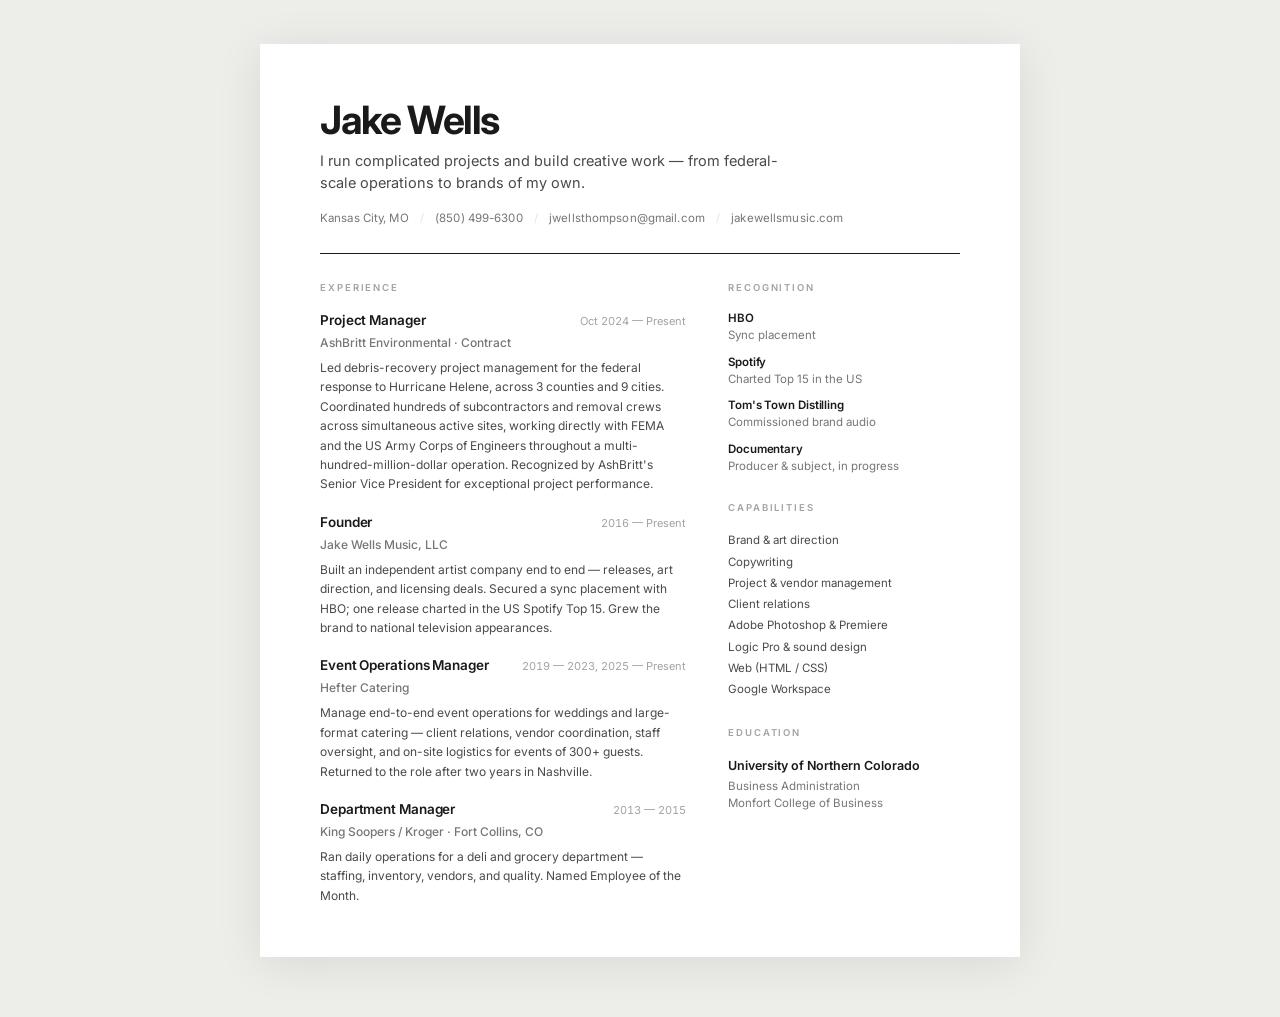
==== commit 20f4ce72: "Final resume: 4 entries, grounded tone, single page PDF AshBritt PM, Jake Wells Music, Hefter Cateri" ====
--- a/resume/index.html
+++ b/resume/index.html
@@ -9,15 +9,15 @@
   <link href="https://fonts.googleapis.com/css2?family=Inter:wght@300;400;500;600;700&display=swap" rel="stylesheet">
   <style>
 
-    /* ── reset ── */
     *, *::before, *::after { box-sizing: border-box; margin: 0; padding: 0; }
 
     :root {
-      --ink:   #1a1a1a;   /* primary text     */
-      --ink-2: #4a4a4a;   /* body             */
-      --ink-3: #767676;   /* meta / secondary */
-      --ink-4: #a3a3a3;   /* faint labels     */
-      --rule:  #e4e4e4;   /* hairlines        */
+      --ink:   #1a1a1a;
+      --ink-2: #4a4a4a;
+      --ink-3: #767676;
+      --ink-4: #a3a3a3;
+      --rule:  #e4e4e4;
+      --rule-light: #f0f0f0;
       --bg:    #ffffff;
       --shell: #ededea;
     }
@@ -137,7 +137,6 @@
 
     /* ── right rail ── */
     .rail { padding-left: 0; }
-
     .rail .block:first-child { margin-top: 0; }
 
     .rail-list {
@@ -192,7 +191,6 @@
 <body>
 <div class="page">
 
-  <!-- ── MASTHEAD ── -->
   <header class="masthead">
     <h1 class="name">Jake Wells</h1>
     <p class="lede">I run complicated projects and build creative work — from federal-scale operations to brands of my own.</p>
@@ -207,47 +205,36 @@
     </div>
   </header>
 
-  <!-- ── BODY ── -->
   <div class="grid">
 
-    <!-- LEFT: experience -->
     <main class="main">
       <div class="label">Experience</div>
 
       <div class="entry">
         <div class="entry-head">
           <span class="role">Project Manager</span>
-          <span class="years">2024 — Present</span>
+          <span class="years">Oct 2024 — Present</span>
         </div>
         <div class="org">AshBritt Environmental · Contract</div>
-        <p class="desc">Led debris-recovery project management for the federal response to Hurricane Helene, across 3 counties and 9 cities. Coordinated hundreds of subcontractors and removal crews across simultaneous active sites, working directly with FEMA and the US Army Corps of Engineers throughout a multi-hundred-million-dollar operation.</p>
+        <p class="desc">Led debris-recovery project management for the federal response to Hurricane Helene, across 3 counties and 9 cities. Coordinated hundreds of subcontractors and removal crews across simultaneous active sites, working directly with FEMA and the US Army Corps of Engineers throughout a multi-hundred-million-dollar operation. Recognized by AshBritt's Senior Vice President for exceptional project performance.</p>
       </div>
 
       <div class="entry">
         <div class="entry-head">
-          <span class="role">Owner &amp; Creative Director</span>
-          <span class="years">2020 — Present</span>
-        </div>
-        <div class="org">The Creative Wells Agency</div>
-        <p class="desc">A custom music and brand-audio studio. Write and produce commissioned work for clients including Tom's Town Distilling Co., and placed original music with HBO. I handle the brand, the client relationships, and the work itself.</p>
+          <span class="role">Founder</span>
+          <span class="years">2016 — Present</span>
+        </div>
+        <div class="org">Jake Wells Music, LLC</div>
+        <p class="desc">Built an independent artist company end to end — releases, art direction, and licensing deals. Secured a sync placement with HBO; one release charted in the US Spotify Top 15. Grew the brand to national television appearances.</p>
       </div>
 
       <div class="entry">
         <div class="entry-head">
-          <span class="role">Owner</span>
-          <span class="years">2016 — Present</span>
-        </div>
-        <div class="org">Jake Wells Music, LLC</div>
-        <p class="desc">Built and ran an independent artist company end to end — releases, art direction, press, and the digital marketing behind them. One single reached the US Spotify chart; the catalog has carried me onto national television and HBO.</p>
-      </div>
-
-      <div class="entry">
-        <div class="entry-head">
-          <span class="role">Regional Sales Director</span>
-          <span class="years">2017</span>
-        </div>
-        <div class="org">ADT Security Services</div>
-        <p class="desc">Sold residential and commercial security across a regional territory, building the book of business from the ground up.</p>
+          <span class="role">Event Operations Manager</span>
+          <span class="years">2019 — 2023, 2025 — Present</span>
+        </div>
+        <div class="org">Hefter Catering</div>
+        <p class="desc">Manage end-to-end event operations for weddings and large-format catering — client relations, vendor coordination, staff oversight, and on-site logistics for events of 300+ guests. Returned to the role after two years in Nashville.</p>
       </div>
 
       <div class="entry">
@@ -255,13 +242,12 @@
           <span class="role">Department Manager</span>
           <span class="years">2013 — 2015</span>
         </div>
-        <div class="org">King Soopers / Kroger</div>
+        <div class="org">King Soopers / Kroger · Fort Collins, CO</div>
         <p class="desc">Ran daily operations for a deli and grocery department — staffing, inventory, vendors, and quality. Named Employee of the Month.</p>
       </div>
 
     </main>
 
-    <!-- RIGHT: rail -->
     <aside class="rail">
 
       <div class="block">
@@ -269,23 +255,19 @@
         <div class="rail-list">
           <div class="rail-item">
             <span class="k">HBO</span>
-            <span class="v">Sync placement, <em>FBoy Island</em></span>
-          </div>
-          <div class="rail-item">
-            <span class="k">NBC — The Voice</span>
-            <span class="v">Cast, Team Adam Levine</span>
+            <span class="v">Sync placement</span>
           </div>
           <div class="rail-item">
             <span class="k">Spotify</span>
             <span class="v">Charted Top 15 in the US</span>
           </div>
           <div class="rail-item">
+            <span class="k">Tom's Town Distilling</span>
+            <span class="v">Commissioned brand audio</span>
+          </div>
+          <div class="rail-item">
             <span class="k">Documentary</span>
             <span class="v">Producer &amp; subject, in progress</span>
-          </div>
-          <div class="rail-item">
-            <span class="k">Tom's Town Distilling</span>
-            <span class="v">Commissioned brand audio</span>
           </div>
         </div>
       </div>
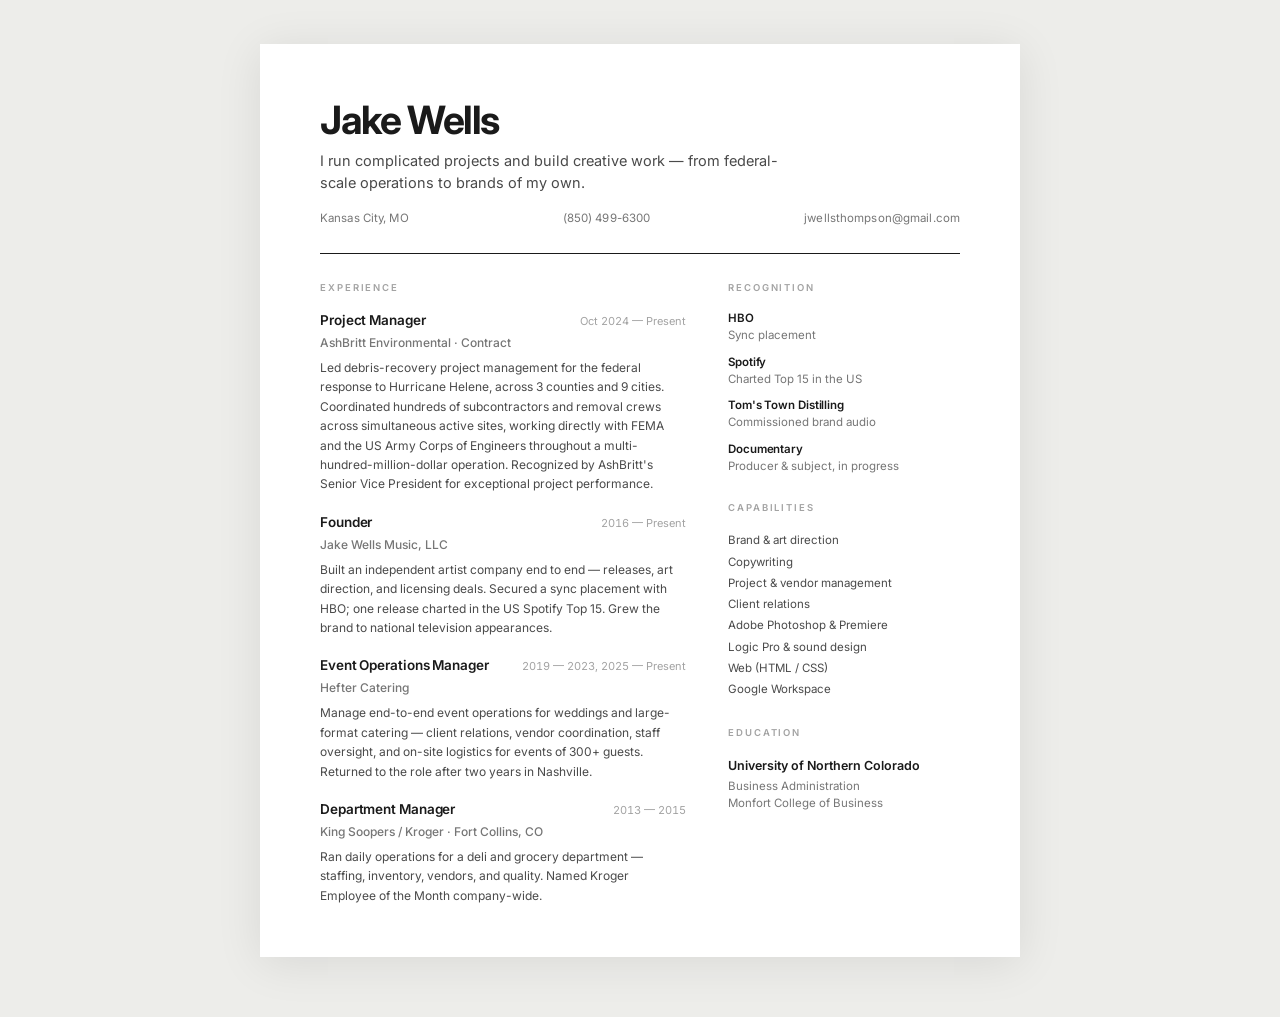
==== commit 8b67b540: "Resume: symmetric contact line, remove website, Kroger company-wide https://claude.ai/code/session_0" ====
--- a/resume/index.html
+++ b/resume/index.html
@@ -68,10 +68,12 @@
       font-weight: 400;
       color: var(--ink-3);
       letter-spacing: 0.01em;
+      display: flex;
+      justify-content: space-between;
+      align-items: center;
     }
     .meta a { color: var(--ink-3); text-decoration: none; }
     .meta a:hover { color: var(--ink); }
-    .meta .sep { color: var(--rule); margin: 0 8px; }
 
     /* ── body grid ── */
     .grid {
@@ -196,12 +198,8 @@
     <p class="lede">I run complicated projects and build creative work — from federal-scale operations to brands of my own.</p>
     <div class="meta">
       <span>Kansas City, MO</span>
-      <span class="sep">/</span>
       <span>(850) 499-6300</span>
-      <span class="sep">/</span>
       <a href="mailto:jwellsthompson@gmail.com">jwellsthompson@gmail.com</a>
-      <span class="sep">/</span>
-      <a href="https://jakewellsmusic.com">jakewellsmusic.com</a>
     </div>
   </header>
 
@@ -243,7 +241,7 @@
           <span class="years">2013 — 2015</span>
         </div>
         <div class="org">King Soopers / Kroger · Fort Collins, CO</div>
-        <p class="desc">Ran daily operations for a deli and grocery department — staffing, inventory, vendors, and quality. Named Employee of the Month.</p>
+        <p class="desc">Ran daily operations for a deli and grocery department — staffing, inventory, vendors, and quality. Named Kroger Employee of the Month company-wide.</p>
       </div>
 
     </main>
